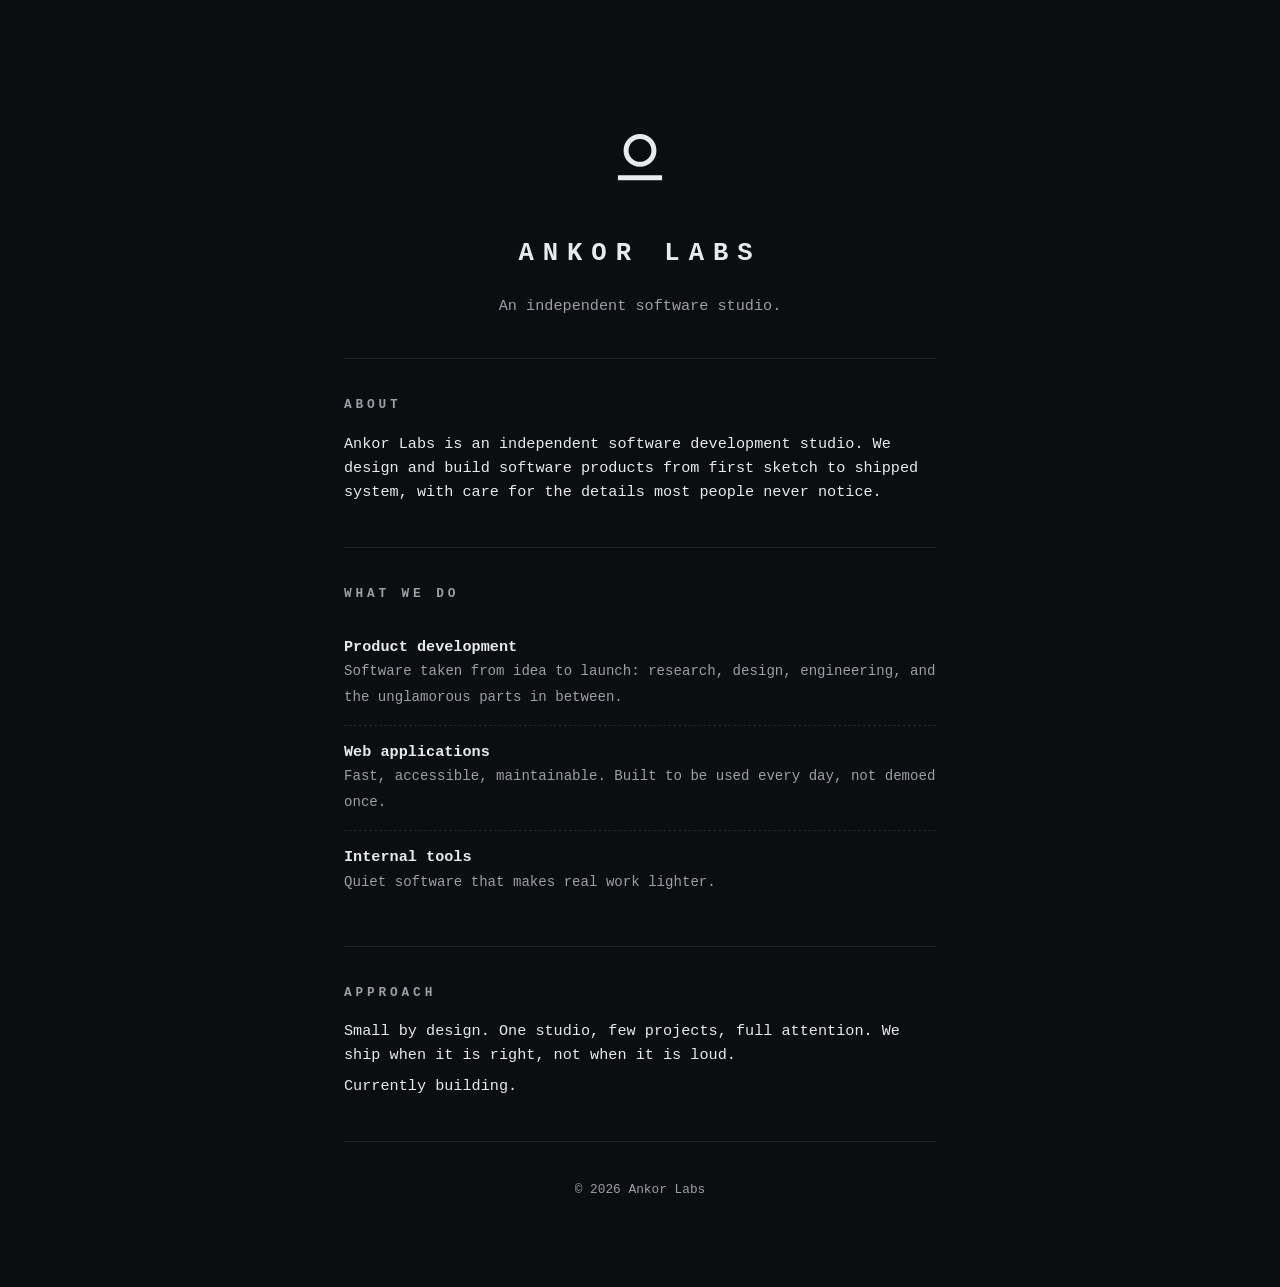
==== index.html @ 281328d5 "Ankor Labs studio site" ====
<!doctype html>
<html lang="en">
<head>
<meta charset="utf-8">
<meta name="viewport" content="width=device-width, initial-scale=1">
<title>Ankor Labs - Independent Software Studio</title>
<meta name="description" content="Ankor Labs is an independent software development studio. We design and build software products from first sketch to shipped system.">
<meta name="robots" content="index,follow">
<link rel="icon" href="/favicon.ico" sizes="any">
<link rel="icon" type="image/svg+xml" href="/logo.svg">
<link rel="icon" type="image/png" sizes="32x32" href="/favicon-32.png">
<link rel="icon" type="image/png" sizes="16x16" href="/favicon-16.png">
<link rel="apple-touch-icon" href="/apple-touch-icon.png">
<script type="application/ld+json">
{"@context":"https://schema.org","@type":"Organization","name":"Ankor Labs","url":"https://ankorlabs.github.io/","sameAs":["https://www.linkedin.com/company/ankorlabs/"]}
</script>
<style>
  :root{--bg:#0b0d10;--fg:#e8eaed;--dim:#9aa0a6;--line:#23262b}
  *{box-sizing:border-box}
  body{background:var(--bg);color:var(--fg);font-family:ui-monospace,SFMono-Regular,Menlo,Consolas,monospace;margin:0;line-height:1.6}
  main{max-width:640px;margin:0 auto;padding:4rem 1.5rem}
  header{text-align:center;padding:3rem 0 2.5rem}
  h1{font-size:1.6rem;letter-spacing:.35em;text-transform:uppercase;font-weight:600;margin:0 0 1.2rem}
  .logo{display:block;width:96px;height:96px;margin:0 auto 1.6rem}
  .tagline{color:var(--dim);font-size:.95rem;margin:0}
  section{border-top:1px solid var(--line);padding:2.25rem 0}
  h2{font-size:.8rem;letter-spacing:.3em;text-transform:uppercase;color:var(--dim);font-weight:600;margin:0 0 1rem}
  p{margin:.4rem 0;font-size:.95rem}
  ul{list-style:none;padding:0;margin:0}
  li{padding:.9rem 0;border-top:1px dashed var(--line)}
  li:first-child{border-top:none}
  li strong{display:block;font-size:.95rem;font-weight:600}
  li span{color:var(--dim);font-size:.88rem}
  footer{border-top:1px solid var(--line);padding:2rem 0 1rem;text-align:center}
  footer p{color:var(--dim);font-size:.8rem}
</style>
</head>
<body>
<main>
  <header>
    <img class="logo" src="/logo.svg" alt="Ankor Labs logo">
    <h1>Ankor Labs</h1>
    <p class="tagline">An independent software studio.</p>
  </header>

  <section id="about">
    <h2>About</h2>
    <p>Ankor Labs is an independent software development studio. We design and build software products from first sketch to shipped system, with care for the details most people never notice.</p>
  </section>

  <section id="work">
    <h2>What we do</h2>
    <ul>
      <li><strong>Product development</strong><span>Software taken from idea to launch: research, design, engineering, and the unglamorous parts in between.</span></li>
      <li><strong>Web applications</strong><span>Fast, accessible, maintainable. Built to be used every day, not demoed once.</span></li>
      <li><strong>Internal tools</strong><span>Quiet software that makes real work lighter.</span></li>
    </ul>
  </section>

  <section id="approach">
    <h2>Approach</h2>
    <p>Small by design. One studio, few projects, full attention. We ship when it is right, not when it is loud.</p>
    <p>Currently building.</p>
  </section>

  <footer>
    <p>&copy; 2026 Ankor Labs</p>
  </footer>
</main>
</body>
</html>
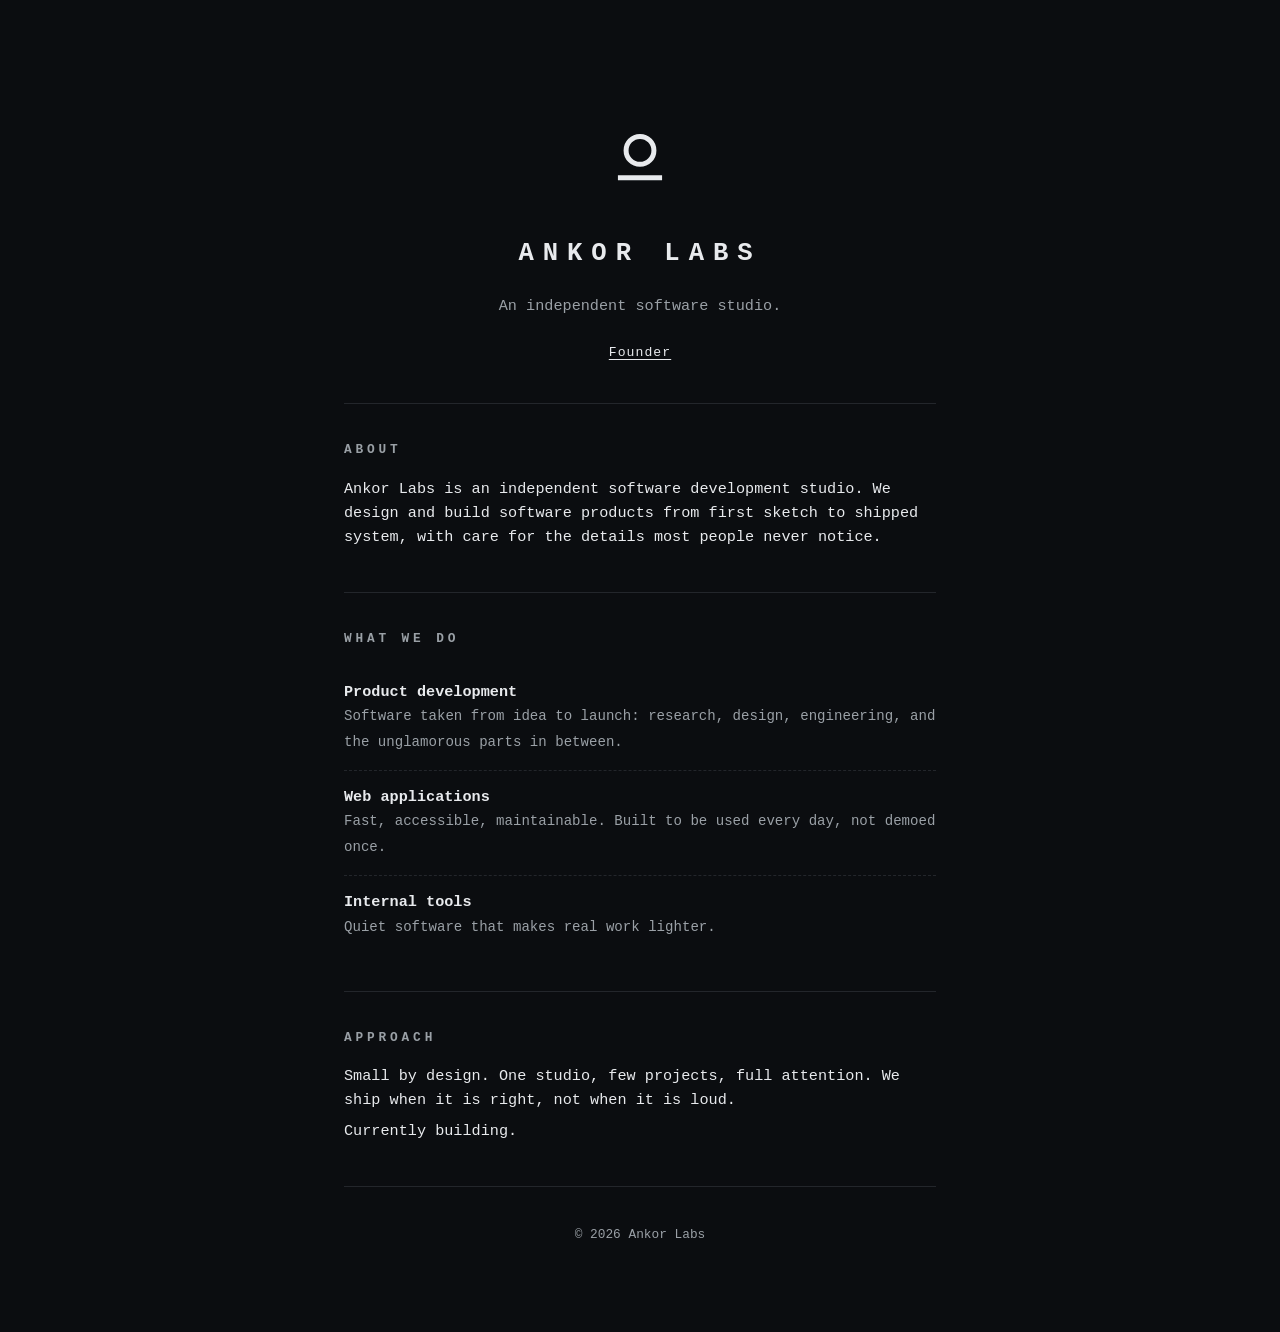
==== commit 3e61eeda: "Link founder page from homepage" ====
--- a/index.html
+++ b/index.html
@@ -31,6 +31,8 @@
   li:first-child{border-top:none}
   li strong{display:block;font-size:.95rem;font-weight:600}
   li span{color:var(--dim);font-size:.88rem}
+  nav{margin-top:1.5rem;font-size:.82rem;letter-spacing:.08em}
+  a{color:var(--fg);text-underline-offset:.25em}
   footer{border-top:1px solid var(--line);padding:2rem 0 1rem;text-align:center}
   footer p{color:var(--dim);font-size:.8rem}
 </style>
@@ -41,6 +43,7 @@
     <img class="logo" src="/logo.svg" alt="Ankor Labs logo">
     <h1>Ankor Labs</h1>
     <p class="tagline">An independent software studio.</p>
+    <nav><a href="/about.html">Founder</a></nav>
   </header>
 
   <section id="about">
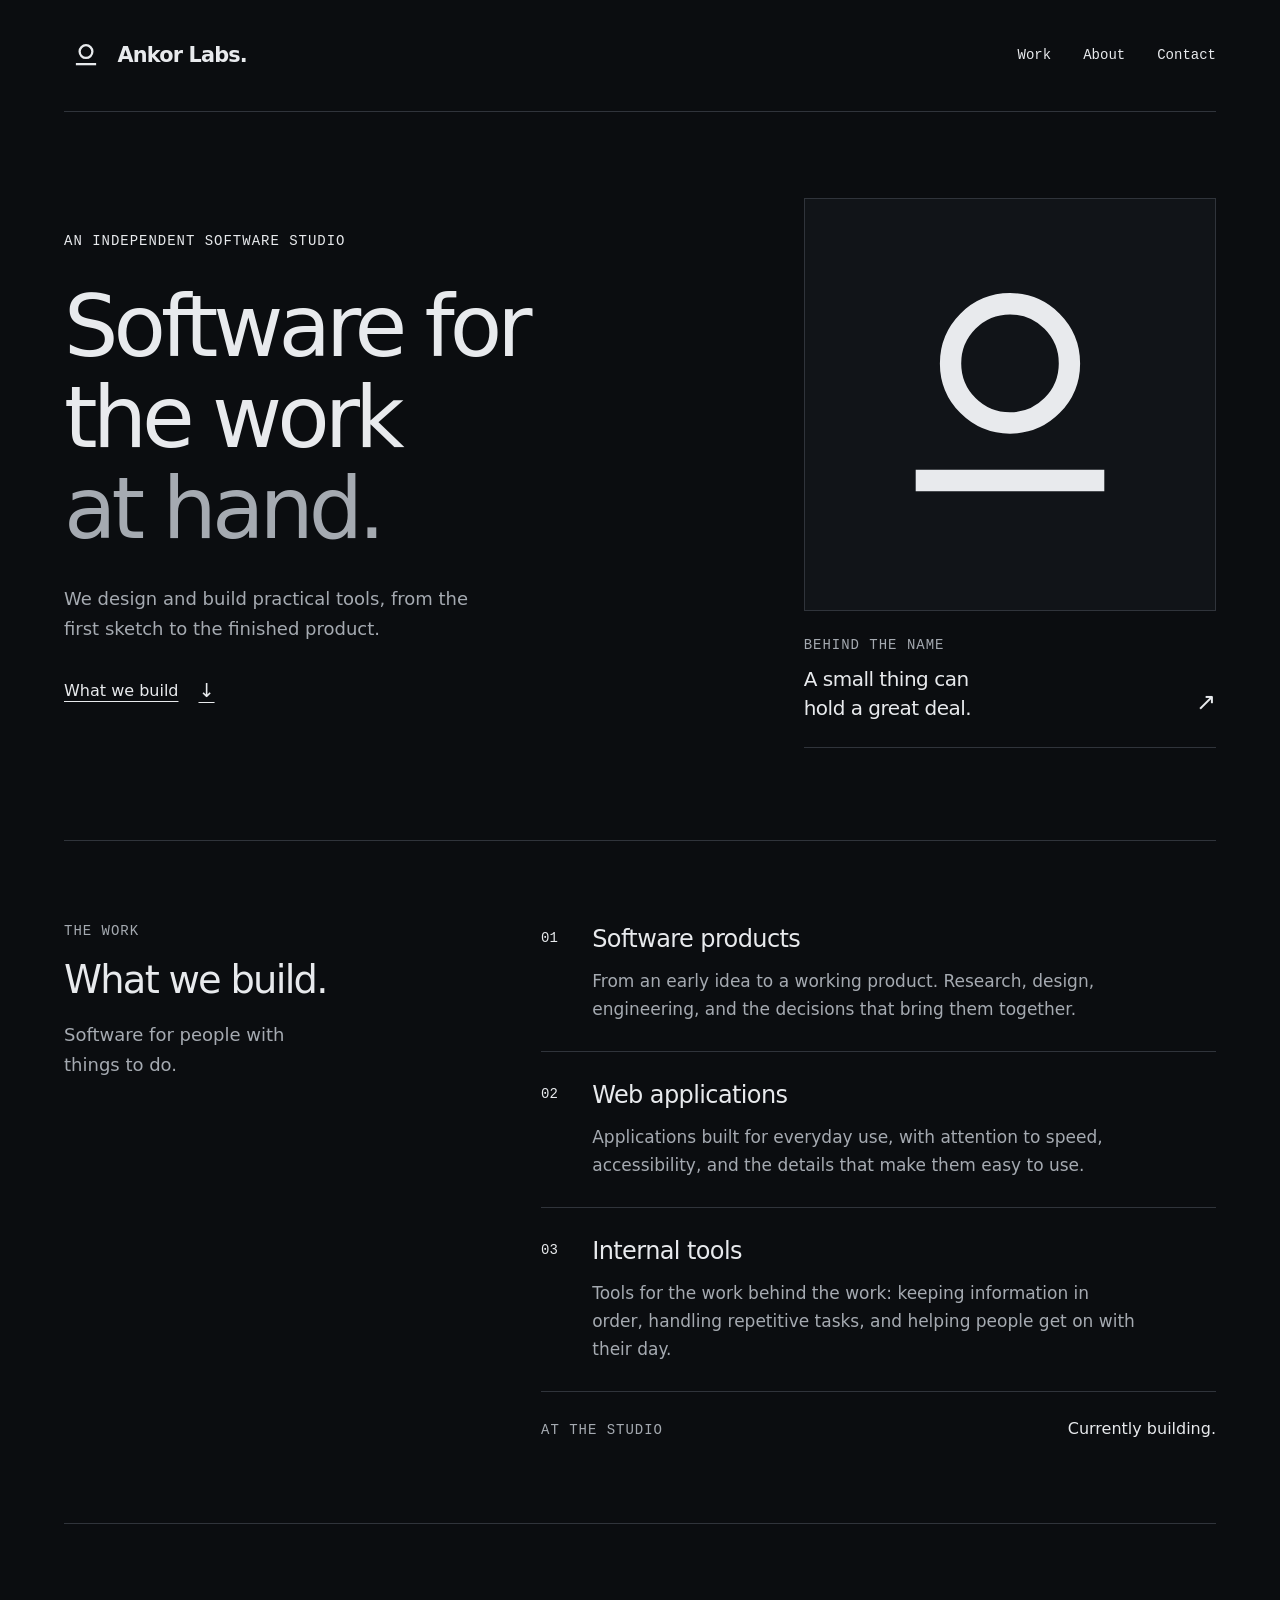
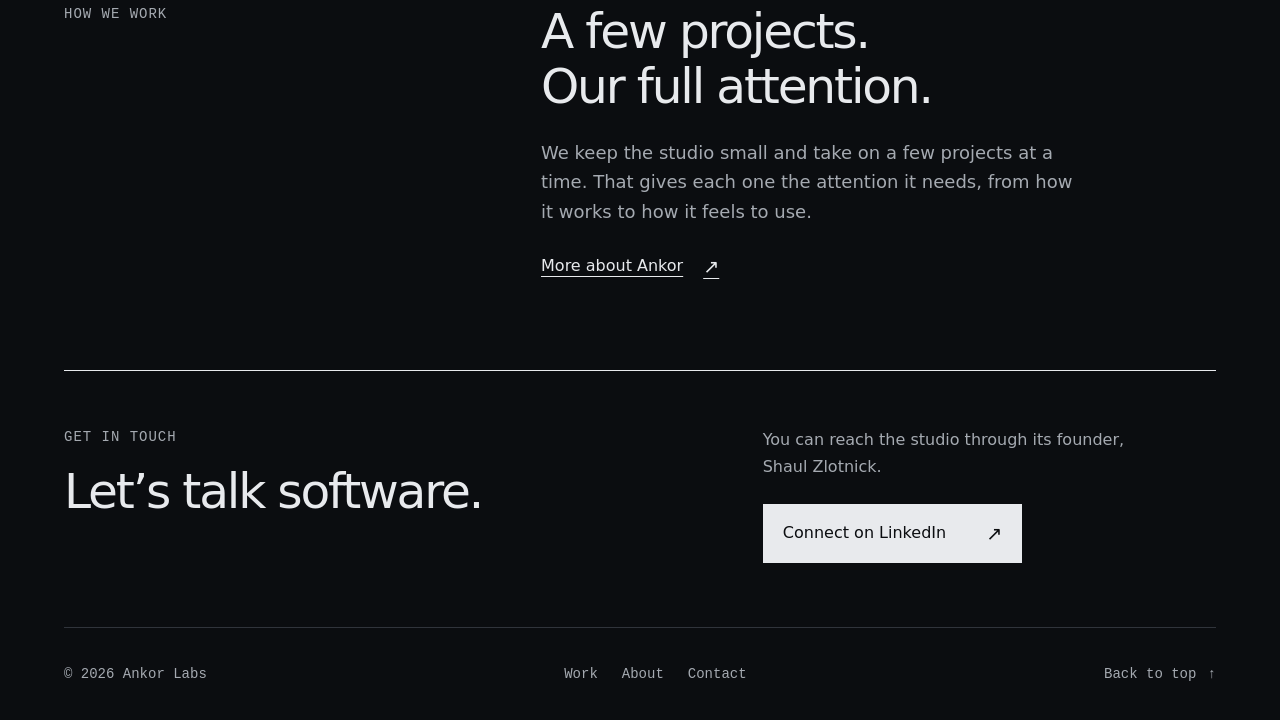
==== commit 801bd849: "Redesign: new layout and typography, monochrome accent, og image, robots + sitemap" ====
--- a/index.html
+++ b/index.html
@@ -1,74 +1,112 @@
 <!doctype html>
 <html lang="en">
 <head>
-<meta charset="utf-8">
-<meta name="viewport" content="width=device-width, initial-scale=1">
-<title>Ankor Labs - Independent Software Studio</title>
-<meta name="description" content="Ankor Labs is an independent software development studio. We design and build software products from first sketch to shipped system.">
-<meta name="robots" content="index,follow">
-<link rel="icon" href="/favicon.ico" sizes="any">
-<link rel="icon" type="image/svg+xml" href="/logo.svg">
-<link rel="icon" type="image/png" sizes="32x32" href="/favicon-32.png">
-<link rel="icon" type="image/png" sizes="16x16" href="/favicon-16.png">
-<link rel="apple-touch-icon" href="/apple-touch-icon.png">
-<script type="application/ld+json">
-{"@context":"https://schema.org","@type":"Organization","name":"Ankor Labs","url":"https://ankorlabs.github.io/","sameAs":["https://www.linkedin.com/company/ankorlabs/"]}
-</script>
-<style>
-  :root{--bg:#0b0d10;--fg:#e8eaed;--dim:#9aa0a6;--line:#23262b}
-  *{box-sizing:border-box}
-  body{background:var(--bg);color:var(--fg);font-family:ui-monospace,SFMono-Regular,Menlo,Consolas,monospace;margin:0;line-height:1.6}
-  main{max-width:640px;margin:0 auto;padding:4rem 1.5rem}
-  header{text-align:center;padding:3rem 0 2.5rem}
-  h1{font-size:1.6rem;letter-spacing:.35em;text-transform:uppercase;font-weight:600;margin:0 0 1.2rem}
-  .logo{display:block;width:96px;height:96px;margin:0 auto 1.6rem}
-  .tagline{color:var(--dim);font-size:.95rem;margin:0}
-  section{border-top:1px solid var(--line);padding:2.25rem 0}
-  h2{font-size:.8rem;letter-spacing:.3em;text-transform:uppercase;color:var(--dim);font-weight:600;margin:0 0 1rem}
-  p{margin:.4rem 0;font-size:.95rem}
-  ul{list-style:none;padding:0;margin:0}
-  li{padding:.9rem 0;border-top:1px dashed var(--line)}
-  li:first-child{border-top:none}
-  li strong{display:block;font-size:.95rem;font-weight:600}
-  li span{color:var(--dim);font-size:.88rem}
-  nav{margin-top:1.5rem;font-size:.82rem;letter-spacing:.08em}
-  a{color:var(--fg);text-underline-offset:.25em}
-  footer{border-top:1px solid var(--line);padding:2rem 0 1rem;text-align:center}
-  footer p{color:var(--dim);font-size:.8rem}
-</style>
+  <meta charset="utf-8">
+  <meta name="viewport" content="width=device-width, initial-scale=1">
+  <title>Ankor Labs — Independent Software Studio</title>
+  <meta name="description" content="Ankor Labs is an independent software studio. We design and build practical tools, from the first sketch to the finished product.">
+  <meta name="theme-color" content="#0b0d10">
+  <link rel="canonical" href="https://ankorlabs.com/">
+  <link rel="icon" href="./favicon.ico" sizes="any">
+  <link rel="icon" type="image/svg+xml" href="./logo.svg">
+  <link rel="icon" type="image/png" sizes="32x32" href="./favicon-32.png">
+  <link rel="icon" type="image/png" sizes="16x16" href="./favicon-16.png">
+  <link rel="apple-touch-icon" href="./apple-touch-icon.png">
+  <link rel="stylesheet" href="./styles.css">
+  <meta property="og:type" content="website">
+  <meta property="og:site_name" content="Ankor Labs">
+  <meta property="og:title" content="Ankor Labs — Independent Software Studio">
+  <meta property="og:description" content="We design and build practical tools, from the first sketch to the finished product.">
+  <meta property="og:url" content="https://ankorlabs.com/">
+  <meta property="og:image" content="https://ankorlabs.com/og.png">
+  <meta property="og:image:width" content="1730">
+  <meta property="og:image:height" content="909">
+  <meta property="og:image:alt" content="Ankor Labs. An independent software studio.">
+  <meta name="twitter:card" content="summary_large_image">
+  <meta name="twitter:title" content="Ankor Labs — Independent Software Studio">
+  <meta name="twitter:description" content="We design and build practical tools, from the first sketch to the finished product.">
+  <meta name="twitter:image" content="https://ankorlabs.com/og.png">
+  <meta name="twitter:image:alt" content="Ankor Labs. An independent software studio.">
+  <script type="application/ld+json">
+  {"@context":"https://schema.org","@type":"Organization","@id":"https://ankorlabs.com/#organization","name":"Ankor Labs","url":"https://ankorlabs.com/","logo":"https://ankorlabs.com/logo.svg","description":"An independent software studio building practical tools for work in the real world.","founder":{"@type":"Person","name":"Shaul Zlotnick","url":"https://ankorlabs.com/about.html#founder"},"sameAs":["https://www.linkedin.com/company/ankorlabs/"]}
+  </script>
 </head>
 <body>
-<main>
-  <header>
-    <img class="logo" src="/logo.svg" alt="Ankor Labs logo">
-    <h1>Ankor Labs</h1>
-    <p class="tagline">An independent software studio.</p>
-    <nav><a href="/about.html">Founder</a></nav>
-  </header>
+  <a class="skip-link" href="#main">Skip to content</a>
+  <div class="site-wrap">
+    <header class="site-header">
+      <a class="brand" href="./index.html" aria-label="Ankor Labs home">
+        <img src="./logo.svg" alt="" width="44" height="44">
+        <span>Ankor Labs<span class="brand-period" aria-hidden="true">.</span></span>
+      </a>
+      <nav class="main-nav" aria-label="Main navigation">
+        <a href="#work">Work</a>
+        <a href="./about.html">About</a>
+        <a href="#contact">Contact</a>
+      </nav>
+    </header>
 
-  <section id="about">
-    <h2>About</h2>
-    <p>Ankor Labs is an independent software development studio. We design and build software products from first sketch to shipped system, with care for the details most people never notice.</p>
-  </section>
+    <main id="main">
+      <section class="home-hero" aria-labelledby="home-title">
+        <div class="hero-copy">
+          <p class="eyebrow">An independent software studio</p>
+          <h1 id="home-title">Software for<br>the work<br><span class="text-muted">at hand.</span></h1>
+          <p class="hero-description">We design and build practical tools, from the first sketch to the finished product.</p>
+          <a class="text-link" href="#work">What we build <span aria-hidden="true">↓</span></a>
+        </div>
+        <a class="brand-story" href="./about.html#name" aria-label="Read the story behind the Ankor name">
+          <div class="brand-story-mark"><img src="./logo.svg" alt="" width="360" height="360"></div>
+          <div class="brand-story-caption">
+            <p class="eyebrow">Behind the name</p>
+            <p>A small thing can<br>hold a great deal.</p>
+            <span class="story-arrow" aria-hidden="true">↗</span>
+          </div>
+        </a>
+      </section>
 
-  <section id="work">
-    <h2>What we do</h2>
-    <ul>
-      <li><strong>Product development</strong><span>Software taken from idea to launch: research, design, engineering, and the unglamorous parts in between.</span></li>
-      <li><strong>Web applications</strong><span>Fast, accessible, maintainable. Built to be used every day, not demoed once.</span></li>
-      <li><strong>Internal tools</strong><span>Quiet software that makes real work lighter.</span></li>
-    </ul>
-  </section>
+      <section class="section-grid work-section" id="work" aria-labelledby="work-title">
+        <div class="section-intro">
+          <p class="eyebrow">The work</p>
+          <h2 id="work-title">What we build.</h2>
+          <p>Software for people with things to do.</p>
+        </div>
+        <div class="work-list">
+          <article class="work-item">
+            <span class="item-number" aria-hidden="true">01</span>
+            <div><h3>Software products</h3><p>From an early idea to a working product. Research, design, engineering, and the decisions that bring them together.</p></div>
+          </article>
+          <article class="work-item">
+            <span class="item-number" aria-hidden="true">02</span>
+            <div><h3>Web applications</h3><p>Applications built for everyday use, with attention to speed, accessibility, and the details that make them easy to use.</p></div>
+          </article>
+          <article class="work-item">
+            <span class="item-number" aria-hidden="true">03</span>
+            <div><h3>Internal tools</h3><p>Tools for the work behind the work: keeping information in order, handling repetitive tasks, and helping people get on with their day.</p></div>
+          </article>
+          <div class="work-status"><span class="eyebrow">At the studio</span><p>Currently building.</p></div>
+        </div>
+      </section>
 
-  <section id="approach">
-    <h2>Approach</h2>
-    <p>Small by design. One studio, few projects, full attention. We ship when it is right, not when it is loud.</p>
-    <p>Currently building.</p>
-  </section>
+      <section class="section-grid approach-section" aria-labelledby="approach-title">
+        <p class="eyebrow">How we work</p>
+        <div class="approach-copy">
+          <h2 id="approach-title">A few projects.<br>Our full attention.</h2>
+          <p>We keep the studio small and take on a few projects at a time. That gives each one the attention it needs, from how it works to how it feels to use.</p>
+          <a class="text-link" href="./about.html">More about Ankor <span aria-hidden="true">↗</span></a>
+        </div>
+      </section>
 
-  <footer>
-    <p>&copy; 2026 Ankor Labs</p>
-  </footer>
-</main>
+      <section class="contact-section" id="contact" aria-labelledby="contact-title">
+        <div><p class="eyebrow">Get in touch</p><h2 id="contact-title">Let’s talk software.</h2></div>
+        <div class="contact-copy"><p>You can reach the studio through its founder, Shaul Zlotnick.</p><a class="button-link" href="https://www.linkedin.com/in/shaulzlotnick/">Connect on LinkedIn <span aria-hidden="true">↗</span></a></div>
+      </section>
+    </main>
+
+    <footer class="site-footer">
+      <p>© 2026 Ankor Labs</p>
+      <nav aria-label="Footer navigation"><a href="#work">Work</a><a href="./about.html">About</a><a href="#contact">Contact</a></nav>
+      <a class="back-top" href="#main">Back to top <span aria-hidden="true">↑</span></a>
+    </footer>
+  </div>
 </body>
 </html>
--- a/styles.css
+++ b/styles.css
@@ -0,0 +1,141 @@
+:root {
+  color-scheme: dark;
+  --bg: #0b0d10;
+  --panel: #111418;
+  --fg: #e8eaed;
+  --muted: #a5aab1;
+  --line: #30343b;
+  --accent: #e8eaed;
+  --sans: ui-sans-serif, system-ui, -apple-system, BlinkMacSystemFont, "Segoe UI", sans-serif;
+  --mono: ui-monospace, SFMono-Regular, Menlo, Consolas, monospace;
+}
+* { box-sizing: border-box; }
+html { scroll-behavior: smooth; scroll-padding-top: 2rem; }
+body { margin: 0; background: var(--bg); color: var(--fg); font: 1.125rem/1.65 var(--sans); -webkit-font-smoothing: antialiased; }
+::selection { background: var(--accent); color: var(--bg); }
+img { display: block; max-width: 100%; height: auto; }
+a { color: inherit; text-underline-offset: .3em; text-decoration-thickness: 1px; }
+a:focus-visible { outline: 2px solid var(--accent); outline-offset: 6px; }
+a:hover { color: var(--accent); }
+h1, h2, h3, p { margin: 0; }
+h1, h2, h3 { text-wrap: balance; }
+p { text-wrap: pretty; }
+h1 { font-size: clamp(3.1rem, 6.7vw, 6rem); font-weight: 500; line-height: 1.06; letter-spacing: -.058em; }
+h2 { font-size: clamp(2rem, 3.8vw, 3.4rem); line-height: 1.13; letter-spacing: -.045em; font-weight: 500; }
+h3 { font-size: 1.5rem; line-height: 1.25; letter-spacing: -.025em; font-weight: 500; }
+.site-wrap { width: min(100% - 6rem, 72rem); margin-inline: auto; }
+.text-muted { color: var(--muted); }
+.eyebrow { font: 400 .875rem/1.5 var(--mono); letter-spacing: .07em; text-transform: uppercase; color: var(--muted); }
+.skip-link { position: absolute; z-index: 10; top: 1rem; left: 1rem; padding: .7rem 1rem; background: var(--accent); color: var(--bg); transform: translateY(-200%); }
+.skip-link:focus { transform: translateY(0); }
+.site-header { display: flex; align-items: center; justify-content: space-between; gap: 2rem; min-height: 7rem; border-bottom: 1px solid var(--line); }
+.brand { display: inline-flex; align-items: center; gap: .6rem; text-decoration: none; font-size: 1.3rem; letter-spacing: -.04em; font-weight: 600; }
+.brand img { width: 2.75rem; height: 2.75rem; flex: 0 0 auto; }
+.brand-period { color: var(--accent); }
+.main-nav { display: flex; flex-wrap: wrap; gap: 2rem; font: .875rem/1.5 var(--mono); }
+.main-nav a { display: inline-flex; align-items: center; min-height: 2.75rem; padding-block: .5rem; text-decoration: none; }
+.main-nav a[aria-current="page"] { color: var(--accent); text-decoration: underline; text-underline-offset: .55em; }
+.home-hero { display: grid; grid-template-columns: minmax(0, 1.6fr) minmax(0, 1fr); align-items: center; gap: 5rem; padding-block: 5.4rem 5.8rem; }
+.hero-copy > .eyebrow { margin-bottom: 1.8rem; color: var(--accent); }
+.hero-description { max-width: 27rem; margin-block: 1.9rem 1.5rem; color: var(--muted); }
+.text-link { display: inline-flex; align-items: center; gap: 1.25rem; min-height: 2.75rem; max-width: 100%; padding-block: .5rem; font-size: 1rem; }
+.text-link span, .button-link span { font-size: 1.2rem; flex-shrink: 0; }
+.brand-story { align-self: stretch; display: flex; flex-direction: column; justify-content: center; color: var(--fg); text-decoration: none; }
+.brand-story-mark { width: 100%; aspect-ratio: 1; display: grid; place-items: center; border: 1px solid var(--line); background: var(--panel); }
+.brand-story-mark img { width: 100%; }
+.brand-story-caption { position: relative; padding-block: 1.5rem; border-bottom: 1px solid var(--line); }
+.brand-story-caption .eyebrow { margin-bottom: .55rem; }
+.brand-story-caption > p:not(.eyebrow) { font-size: 1.25rem; line-height: 1.45; letter-spacing: -.025em; }
+.story-arrow { position: absolute; bottom: 1.5rem; right: 0; color: var(--accent); font-size: 1.5rem; }
+.brand-story:hover .brand-story-mark { border-color: var(--muted); }
+.section-grid { display: grid; grid-template-columns: minmax(0, 1fr) minmax(0, 1.7fr); gap: 5rem; padding-block: 5rem; border-top: 1px solid var(--line); }
+.section-intro h2 { margin-block: 1rem 1.15rem; font-size: clamp(2rem, 3vw, 2.65rem); }
+.section-intro > p:not(.eyebrow) { max-width: 15rem; color: var(--muted); }
+.work-item { display: grid; grid-template-columns: 2rem minmax(0, 1fr); column-gap: 1.2rem; padding-block: 1.75rem; border-bottom: 1px solid var(--line); }
+.work-item:first-child { padding-top: .2rem; }
+.item-number { padding-top: .25rem; color: var(--accent); font: .875rem/1.5 var(--mono); }
+.work-item p { margin-top: .8rem; max-width: 34rem; color: var(--muted); font-size: 1.0625rem; }
+.work-status { display: flex; align-items: baseline; justify-content: space-between; flex-wrap: wrap; gap: .5rem 1.5rem; margin-top: 1.5rem; }
+.work-status > p { font-size: 1rem; }
+.approach-copy > p { margin-block: 1.5rem 1rem; max-width: 34rem; color: var(--muted); }
+.contact-section { display: grid; grid-template-columns: minmax(0, 1.4fr) minmax(0, 1fr); gap: 4rem; padding-block: 3.5rem 4rem; border-top: 1px solid var(--accent); }
+.contact-section h2 { margin-top: 1rem; font-size: clamp(2rem, 3.8vw, 3.15rem); }
+.contact-copy p { max-width: 25rem; margin-bottom: 1.5rem; color: var(--muted); font-size: 1rem; }
+.button-link { display: inline-flex; align-items: center; justify-content: space-between; gap: 2.5rem; max-width: 100%; padding: .8rem 1.2rem; background: var(--accent); color: var(--bg); font-size: 1rem; font-weight: 500; text-decoration: none; border: 1px solid var(--accent); }
+.button-link:hover { background: var(--fg); border-color: var(--fg); color: var(--bg); }
+.site-footer { display: flex; flex-wrap: wrap; justify-content: space-between; align-items: center; gap: 1rem 2rem; border-top: 1px solid var(--line); padding-block: 1.5rem; font: .875rem/1.5 var(--mono); color: var(--muted); }
+.site-footer nav { display: flex; flex-wrap: wrap; gap: 1.5rem; }
+.site-footer a { display: inline-flex; align-items: center; min-height: 2.75rem; text-decoration: none; }
+.site-footer .back-top { gap: .7rem; }
+.about-hero { padding-block: 5rem 4.5rem; }
+.about-hero > .eyebrow { color: var(--accent); margin-bottom: 1.75rem; }
+.about-hero h1 { font-size: clamp(2.9rem, 6.35vw, 5.5rem); }
+.about-intro { display: grid; grid-template-columns: minmax(0, 1fr) minmax(0, 1.7fr); gap: 5rem; margin-top: 3.75rem; }
+.about-intro > p:not(.eyebrow) { max-width: 35rem; color: var(--muted); }
+.name-section { display: grid; grid-template-columns: minmax(0, 1fr) minmax(0, 1.4fr); gap: 4.5rem; padding-block: 4.5rem; border-top: 1px solid var(--line); align-items: start; }
+.name-mark { background: var(--panel); border: 1px solid var(--line); display: grid; justify-items: center; padding-bottom: 2.25rem; }
+.name-mark img { width: 100%; }
+.name-copy .eyebrow { margin-bottom: 1rem; }
+.name-copy h2 { font-size: clamp(2rem, 3vw, 2.6rem); margin-bottom: 1.75rem; }
+.name-copy > p:not(.eyebrow) { color: var(--muted); margin-top: 1.25rem; }
+.founder-copy h2 { font-size: clamp(2rem, 3.5vw, 3rem); }
+.founder-copy > p { color: var(--muted); margin-block: .75rem 1.2rem; }
+
+@media (min-width: 100rem) {
+  .home-hero { padding-block: 6rem; }
+}
+@media (max-width: 60rem) {
+  .site-wrap { width: min(100% - 4rem, 72rem); }
+  .home-hero { gap: 2.5rem; }
+  .section-grid, .about-intro { gap: 2.5rem; grid-template-columns: minmax(0, 1fr) minmax(0, 1.8fr); }
+  .name-section { gap: 2.5rem; }
+  .contact-section { gap: 2.5rem; grid-template-columns: 1fr 1fr; }
+}
+@media (max-width: 44rem) {
+  .site-wrap { width: calc(100% - 3rem); }
+  .site-header { min-height: 6rem; gap: 1rem; }
+  .brand { font-size: 1.15rem; gap: .25rem; }
+  .brand img { width: 2.25rem; height: 2.25rem; }
+  .main-nav { gap: 1.1rem; }
+  .home-hero { grid-template-columns: 1fr; gap: 2.75rem; padding-block: 3rem; }
+  h1 { font-size: clamp(3rem, 11vw, 4.6rem); }
+  .hero-copy > .eyebrow { margin-bottom: 1.25rem; }
+  .hero-description { margin-top: 1.5rem; }
+  .brand-story { display: grid; grid-template-columns: minmax(0, .65fr) minmax(0, 1.5fr); align-items: center; gap: 1.5rem; border-block: 1px solid var(--line); padding-block: 1.25rem; }
+  .brand-story-mark { width: 100%; }
+  .brand-story-caption { min-width: 0; padding: 0 1.5rem 0 0; border: 0; }
+  .brand-story-caption > p:not(.eyebrow) { font-size: 1.125rem; }
+  .story-arrow { bottom: 0; font-size: 1.2rem; }
+  .section-grid, .about-intro, .name-section, .contact-section { grid-template-columns: 1fr; gap: 2rem; }
+  .section-grid, .name-section { padding-block: 3rem; }
+  .work-section { border-top: 0; padding-top: .5rem; }
+  .section-intro > p:not(.eyebrow) { max-width: none; }
+  .work-item { column-gap: .5rem; }
+  .work-status { margin-top: 1.25rem; }
+  .contact-section { padding-block: 3rem; }
+  .contact-copy p { max-width: 29rem; }
+  .site-footer { align-items: flex-start; gap: .5rem 1.5rem; }
+  .site-footer > p { flex-basis: 100%; }
+  .about-hero { padding-block: 3rem; }
+  .about-hero h1 { font-size: clamp(2.5rem, 9vw, 4rem); }
+  .about-intro { margin-top: 2.5rem; gap: 1rem; }
+  .name-mark { max-width: 24rem; width: 100%; margin-inline: auto; padding-bottom: 1.5rem; }
+  .name-mark img { width: 15rem; }
+  .name-copy h2 { margin-bottom: 1.25rem; }
+}
+@media (max-width: 28rem) {
+  .site-wrap { width: calc(100% - 2.5rem); }
+  .site-header { flex-wrap: wrap; gap: .2rem 1rem; padding-block: 1rem .75rem; }
+  .brand { flex-basis: 100%; }
+  .main-nav { width: 100%; justify-content: space-between; gap: 1rem; }
+  .home-hero { padding-top: 2.5rem; }
+  .hero-copy > .eyebrow { max-width: 17rem; }
+  .brand-story { gap: 1rem; }
+  .work-status { display: block; }
+  .work-status p { margin-top: .5rem; }
+  .site-footer nav { gap: 1rem; }
+  .button-link { gap: 1rem; }
+}
+@media (prefers-reduced-motion: reduce) {
+  html { scroll-behavior: auto; }
+}
